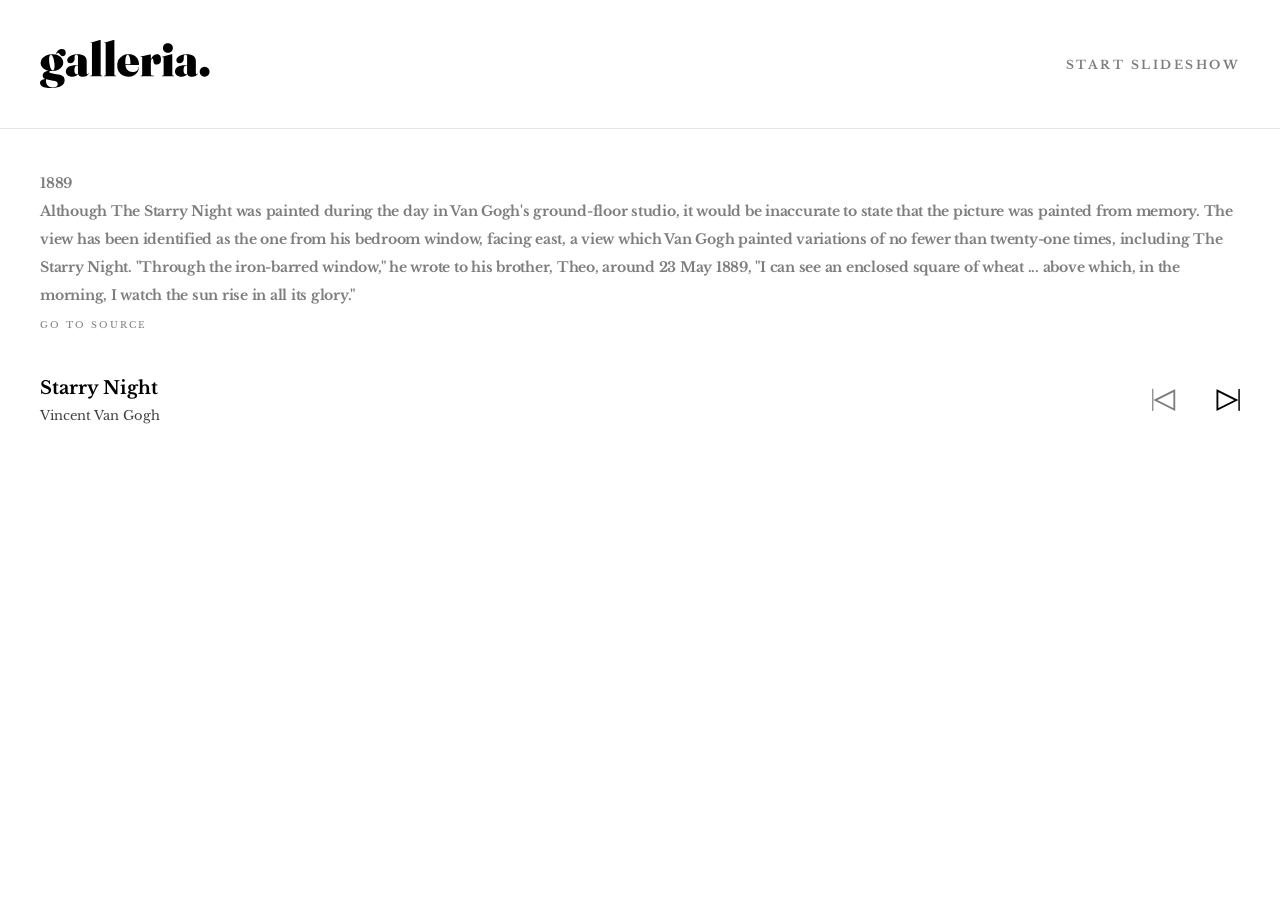
==== article.html @ fca95f11 "Add details page and style footer" ====
<!doctype html>
<html lang="en">
  <head>
    <meta charset="UTF-8" />
    <meta name="viewport" content="width=device-width, initial-scale=1.0" />

    <link
      rel="icon"
      type="image/png"
      sizes="32x32"
      href="./assets/favicon-32x32.png"
    />

    <title>Galleria slideshow site</title>

    <link rel="preconnect" href="https://fonts.googleapis.com" />
    <link rel="preconnect" href="https://fonts.gstatic.com" crossorigin />
    <link
      href="https://fonts.googleapis.com/css2?family=Libre+Baskerville:ital,wght@0,400..700;1,400..700&display=swap"
      rel="stylesheet"
    />

    <link rel="stylesheet" href="./css/styles.css" />
  </head>
  <body>
    <header class="section border-bottom">
      <div class="container header">
        <img class="header__logo" src="./assets/shared/logo.svg" alt="Logo" />
        <button id="btnStart" class="header__btn tp-5-m sm:tp-6 uppercase">
          Start Slideshow
        </button>
      </div>
    </header>
    <main class="section">
      <div class="container">
        <div class="heading">
          <!-- Here we will put the h1 title, author picc and large img -->
        </div>
        <div class="info">
          <span id="textYear" class="info__year">1889</span>
          <div class="info__wrapper">
            <p id="textInfo" class="info__text tp-3-m">
              Although The Starry Night was painted during the day in Van Gogh's
              ground-floor studio, it would be inaccurate to state that the
              picture was painted from memory. The view has been identified as
              the one from his bedroom window, facing east, a view which Van
              Gogh painted variations of no fewer than twenty-one times,
              including The Starry Night. "Through the iron-barred window," he
              wrote to his brother, Theo, around 23 May 1889, "I can see an
              enclosed square of wheat ... above which, in the morning, I watch
              the sun rise in all its glory."
            </p>
            <a href="#" class="tp-5-m uppercase">Go to source</a>
          </div>
        </div>
      </div>
    </main>
    <footer class="section">
      <div class="container footer">
        <div class="footer__left flow-content">
          <h2 class="footer__title tp-3-m md:tp-3">Starry Night</h2>
          <p class="footer_author tp-4-m md:tp-5 transparent-75">
            Vincent Van Gogh
          </p>
        </div>
        <div class="footer__right">
          <button class="footer__btn" disabled>
            <svg viewBox="0 0 26 24" xmlns="http://www.w3.org/2000/svg">
              <g stroke="currentColor" fill="none" fill-rule="evenodd">
                <path
                  d="M24.166 1.843L3.627 12.113l20.539 10.269V1.843z"
                  stroke-width="2"
                />
                <path fill="#D8D8D8" d="M.986.5h-1v22.775h1z" />
              </g>
            </svg>
          </button>

          <button class="footer__btn">
            <svg viewBox="0 0 26 24" xmlns="http://www.w3.org/2000/svg">
              <g stroke="currentColor" fill="none" fill-rule="evenodd">
                <path
                  d="M1.528 1.843l20.538 10.27L1.528 22.382V1.843z"
                  stroke-width="2"
                />
                <path fill="#D8D8D8" d="M24.708.5h1v22.775h-1z" />
              </g>
            </svg>
          </button>
        </div>
      </div>
    </footer>
  </body>
</html>
---- css/styles.css ----
:root {
  --desktop-container-width: 90rem;
  --clr-white: #fff;
  --clr-black: #000;
  --clr-black-84: rgba(0, 0, 0, 0.84);
  --clr-black-0: rgba(0, 0, 0, 0);
  --clr-grey-1: #f3f3f3;
  --clr-grey-2: #e5e5e5;
  --clr-grey-3: #d8d8d8;
  --clr-grey-4: #7d7d7d;
  --clr-gradient: linear-gradient(
    to bottom,
    var(--clr-black-0),
    var(--clr-black)
  );
  --ff-primary: "Libre Baskerville", sans-serif;
  --fw-1: 400;
  --fw-2: 700;
  --fs-1: 12.5rem;
  --fs-2: 6.25rem;
  --fs-3: 3.5rem;
  --fs-4: 1.5rem;
  --fs-5: 1.125rem;
  --fs-6: 0.9375rem;
  --fs-7: 0.875rem;
  --fs-8: 0.8125rem;
  --fs-9: 0.75rem;
  --fs-10: 0.625rem;
  --fs-11: 0.5625rem;
  --sp-0: 0;
  --sp-1: 0.5rem;
  --sp-2: 1rem;
  --sp-3: 1.5rem;
  --sp-4: 2rem;
  --sp-5: 2.5rem;
  --sp-6: 3.5rem;
  --sp-7: 4rem;
  --sp-8: 5rem;
  --sp-9: 6rem;
  --ls-1: -0.25px;
  --ls-2: -0.2px;
  --ls-3: 0;
  --ls-4: 2px;
  --ls-5: 2.5px;
  --lh-1: 1;
  --lh-2: 1.15;
  --lh-3: 1.2;
  --lh-4: 1.25;
  --lh-5: 1.35;
  --lh-6: 2;
  --br-circle: 50%;
  --cta-btn-size: 9rem;
}
@media (min-width: 43.75rem) {
  :root {
    --cta-btn-size: 17rem;
  }
}

*,
*::after,
*::before {
  margin: 0;
  padding: 0;
  box-sizing: border-box;
}

h1,
h2,
h3,
h4,
h5,
h6,
td,
th,
button {
  font: inherit;
}

img {
  max-width: 100%;
  display: block;
}

a {
  text-decoration: none;
  color: inherit;
}

ul {
  list-style: none;
}

.tp-1 {
  font-family: var(--ff-primary);
  font-size: var(--fs-1);
  line-height: var(--lh-2);
  letter-spacing: var(--ls-2);
  font-weight: var(--fw-2);
}

.tp-2 {
  font-family: var(--ff-primary);
  font-size: var(--fs-3);
  line-height: var(--lh-2);
  letter-spacing: var(--ls-3);
  font-weight: var(--fw-2);
}

.tp-3 {
  font-family: var(--ff-primary);
  font-size: var(--fs-5);
  line-height: var(--lh-4);
  letter-spacing: var(--ls-3);
  font-weight: var(--fw-2);
}

.tp-4 {
  font-family: var(--ff-primary);
  font-size: var(--fs-6);
  line-height: var(--lh-5);
  letter-spacing: var(--ls-3);
  font-weight: var(--fw-1);
}

.tp-5 {
  font-family: var(--ff-primary);
  font-size: var(--fs-8);
  line-height: var(--lh-4);
  letter-spacing: var(--ls-3);
  font-weight: var(--fw-1);
}

.tp-6 {
  font-family: var(--ff-primary);
  font-size: var(--fs-9);
  line-height: var(--lh-4);
  letter-spacing: var(--ls-5);
  font-weight: var(--fw-2);
}

.tp-7 {
  font-family: var(--ff-primary);
  font-size: var(--fs-10);
  line-height: var(--lh-3);
  letter-spacing: var(--ls-4);
  font-weight: var(--fw-2);
}

.tp-1-m {
  font-family: var(--ff-primary);
  font-size: var(--fs-2);
  line-height: var(--lh-1);
  letter-spacing: var(--ls-3);
  font-weight: var(--fw-2);
}

.tp-2-m {
  font-family: var(--ff-primary);
  font-size: var(--fs-4);
  line-height: var(--lh-4);
  letter-spacing: var(--ls-3);
  font-weight: var(--fw-2);
}

.tp-3-m {
  font-family: var(--ff-primary);
  font-size: var(--fs-7);
  line-height: var(--lh-6);
  letter-spacing: var(--ls-1);
  font-weight: var(--fw-2);
}

.tp-4-m {
  font-family: var(--ff-primary);
  font-size: var(--fs-10);
  line-height: var(--lh-3);
  letter-spacing: var(--ls-3);
  font-weight: var(--fw-1);
}

.tp-5-m {
  font-family: var(--ff-primary);
  font-size: var(--fs-11);
  line-height: var(--lh-4);
  letter-spacing: var(--ls-4);
  font-weight: var(--fw-1);
}

@media (min-width: 43.75rem) {
  .sm\:tp-1 {
    font-family: var(--ff-primary);
    font-size: var(--fs-1);
    line-height: var(--lh-2);
    letter-spacing: var(--ls-2);
    font-weight: var(--fw-2);
  }
  .sm\:tp-2 {
    font-family: var(--ff-primary);
    font-size: var(--fs-3);
    line-height: var(--lh-2);
    letter-spacing: var(--ls-3);
    font-weight: var(--fw-2);
  }
  .sm\:tp-3 {
    font-family: var(--ff-primary);
    font-size: var(--fs-5);
    line-height: var(--lh-4);
    letter-spacing: var(--ls-3);
    font-weight: var(--fw-2);
  }
  .sm\:tp-4 {
    font-family: var(--ff-primary);
    font-size: var(--fs-6);
    line-height: var(--lh-5);
    letter-spacing: var(--ls-3);
    font-weight: var(--fw-1);
  }
  .sm\:tp-5 {
    font-family: var(--ff-primary);
    font-size: var(--fs-8);
    line-height: var(--lh-4);
    letter-spacing: var(--ls-3);
    font-weight: var(--fw-1);
  }
  .sm\:tp-6 {
    font-family: var(--ff-primary);
    font-size: var(--fs-9);
    line-height: var(--lh-4);
    letter-spacing: var(--ls-5);
    font-weight: var(--fw-2);
  }
  .sm\:tp-7 {
    font-family: var(--ff-primary);
    font-size: var(--fs-10);
    line-height: var(--lh-3);
    letter-spacing: var(--ls-4);
    font-weight: var(--fw-2);
  }
  .sm\:tp-1-m {
    font-family: var(--ff-primary);
    font-size: var(--fs-2);
    line-height: var(--lh-1);
    letter-spacing: var(--ls-3);
    font-weight: var(--fw-2);
  }
  .sm\:tp-2-m {
    font-family: var(--ff-primary);
    font-size: var(--fs-4);
    line-height: var(--lh-4);
    letter-spacing: var(--ls-3);
    font-weight: var(--fw-2);
  }
  .sm\:tp-3-m {
    font-family: var(--ff-primary);
    font-size: var(--fs-7);
    line-height: var(--lh-6);
    letter-spacing: var(--ls-1);
    font-weight: var(--fw-2);
  }
  .sm\:tp-4-m {
    font-family: var(--ff-primary);
    font-size: var(--fs-10);
    line-height: var(--lh-3);
    letter-spacing: var(--ls-3);
    font-weight: var(--fw-1);
  }
  .sm\:tp-5-m {
    font-family: var(--ff-primary);
    font-size: var(--fs-11);
    line-height: var(--lh-4);
    letter-spacing: var(--ls-4);
    font-weight: var(--fw-1);
  }
}
@media (min-width: 62.5rem) {
  .md\:tp-1 {
    font-family: var(--ff-primary);
    font-size: var(--fs-1);
    line-height: var(--lh-2);
    letter-spacing: var(--ls-2);
    font-weight: var(--fw-2);
  }
  .md\:tp-2 {
    font-family: var(--ff-primary);
    font-size: var(--fs-3);
    line-height: var(--lh-2);
    letter-spacing: var(--ls-3);
    font-weight: var(--fw-2);
  }
  .md\:tp-3 {
    font-family: var(--ff-primary);
    font-size: var(--fs-5);
    line-height: var(--lh-4);
    letter-spacing: var(--ls-3);
    font-weight: var(--fw-2);
  }
  .md\:tp-4 {
    font-family: var(--ff-primary);
    font-size: var(--fs-6);
    line-height: var(--lh-5);
    letter-spacing: var(--ls-3);
    font-weight: var(--fw-1);
  }
  .md\:tp-5 {
    font-family: var(--ff-primary);
    font-size: var(--fs-8);
    line-height: var(--lh-4);
    letter-spacing: var(--ls-3);
    font-weight: var(--fw-1);
  }
  .md\:tp-6 {
    font-family: var(--ff-primary);
    font-size: var(--fs-9);
    line-height: var(--lh-4);
    letter-spacing: var(--ls-5);
    font-weight: var(--fw-2);
  }
  .md\:tp-7 {
    font-family: var(--ff-primary);
    font-size: var(--fs-10);
    line-height: var(--lh-3);
    letter-spacing: var(--ls-4);
    font-weight: var(--fw-2);
  }
  .md\:tp-1-m {
    font-family: var(--ff-primary);
    font-size: var(--fs-2);
    line-height: var(--lh-1);
    letter-spacing: var(--ls-3);
    font-weight: var(--fw-2);
  }
  .md\:tp-2-m {
    font-family: var(--ff-primary);
    font-size: var(--fs-4);
    line-height: var(--lh-4);
    letter-spacing: var(--ls-3);
    font-weight: var(--fw-2);
  }
  .md\:tp-3-m {
    font-family: var(--ff-primary);
    font-size: var(--fs-7);
    line-height: var(--lh-6);
    letter-spacing: var(--ls-1);
    font-weight: var(--fw-2);
  }
  .md\:tp-4-m {
    font-family: var(--ff-primary);
    font-size: var(--fs-10);
    line-height: var(--lh-3);
    letter-spacing: var(--ls-3);
    font-weight: var(--fw-1);
  }
  .md\:tp-5-m {
    font-family: var(--ff-primary);
    font-size: var(--fs-11);
    line-height: var(--lh-4);
    letter-spacing: var(--ls-4);
    font-weight: var(--fw-1);
  }
}
body {
  font-family: var(--ff-primary);
  font-size: var(--fs-7);
  line-height: var(--lh-6);
  letter-spacing: var(--ls-1);
  font-weight: var(--fw-2);
}

/******** LAYOUT ***********/
.overflow-hidden {
  overflow: hidden;
}

.section {
  padding-inline: var(--sp-4);
}
@media (min-width: 43.75rem) {
  .section {
    padding-inline: var(--sp-6);
  }
}
@media (min-width: 62.5rem) {
  .section {
    padding-inline: var(--sp-5);
  }
}

main.section {
  padding-block: var(--sp-3);
}
@media (min-width: 43.75rem) {
  main.section {
    padding-block: var(--sp-5);
  }
}

.container {
  max-width: var(--desktop-container-width);
  margin-inline: auto;
}

.width-full {
  width: 100%;
}

.flow-content > * + * {
  margin-top: var(--flow-spacer, var(--sp-3));
}

.split {
  display: flex;
}

.split > * {
  width: 100%;
}

/******** TEXT ***********/
.uppercase {
  text-transform: uppercase;
}

.fg-white {
  color: var(--clr-white);
}

/******** DECORATIONS ***********/
.separator {
  width: 100%;
  height: 1px;
  background-color: var(--clr-white);
  opacity: 0.25;
}

.transparent {
  opacity: 0.5;
}

.transparent-75 {
  opacity: 0.75;
}

.border-bottom {
  border-bottom: 1px solid var(--clr-grey-2);
}

.carousel {
  position: relative;
  overflow: hidden;
}
.carousel > :nth-child(n+2) {
  position: absolute;
}

.carousel__item {
  opacity: 0;
  z-index: -1;
  transition: transform 0.3s ease-out, opacity 0.3s;
}
@media (prefers-reduced-motion: reduce) {
  .carousel__item {
    transition: none;
  }
}
.carousel__item {
  /* By translating every negative index to minus 100% and positive indexes to plus 100% 
     We avoid the rush effect when switching from most right element to most left element
  */
}
.carousel__item[data-index="-3"] {
  transform: translateX(-100%);
}
.carousel__item[data-index="-2"] {
  transform: translateX(-100%);
}
.carousel__item[data-index="-1"] {
  transform: translateX(-100%);
}
.carousel__item[data-index="0"] {
  transform: translateX(0);
  opacity: 1;
}
.carousel__item[data-index="1"] {
  transform: translateX(100%);
}
.carousel__item[data-index="2"] {
  transform: translateX(100%);
}
.carousel__item[data-index="3"] {
  transform: translateX(100%);
}

.header {
  display: flex;
  justify-content: space-between;
  align-items: center;
  padding-block: var(--sp-3);
}
@media (min-width: 62.5rem) {
  .header {
    padding-block: var(--sp-5);
  }
}

.header__logo {
  max-width: 113px;
}
@media (min-width: 62.5rem) {
  .header__logo {
    max-width: none;
  }
}

.header__btn {
  padding-block: var(--sp-1);
  border: none;
  background: none;
  cursor: pointer;
  color: var(--clr-grey-4);
}
.header__btn:hover {
  color: var(--clr-black);
}

.gallery {
  --flow-spacer: var(--sp-5);
  columns: 1;
}
@media (min-width: 43.75rem) {
  .gallery {
    columns: 2;
  }
}
@media (min-width: 62.5rem) {
  .gallery {
    columns: 4;
  }
}

.gallery > * {
  break-inside: avoid;
}

.card {
  position: relative;
  max-width: 310px;
  margin-inline: auto;
}

.card::after {
  content: "";
  position: absolute;
  inset: 0;
  background: var(--clr-gradient);
  pointer-events: none;
}

.card__info {
  --flow-spacer: var(--sp-1);
  position: absolute;
  z-index: 1;
  bottom: var(--sp-4);
  left: var(--sp-4);
  right: var(--sp-4);
  pointer-events: none;
}
.card__info * {
  pointer-events: none;
}

.card__title {
  color: white;
}

.card__author {
  color: white;
  opacity: 0.75;
}

.info {
  color: var(--clr-grey-4);
}

.footer {
  display: flex;
  justify-content: space-between;
  align-items: center;
}

.footer__left {
  --flow-spacer: 0;
}
@media (min-width: 43.75rem) {
  .footer__left {
    --flow-spacer: var(--sp-1);
  }
}

.footer__right {
  display: flex;
  gap: var(--sp-5);
}

.footer__btn {
  display: flex;
  cursor: pointer;
  background: none;
  border: none;
}
.footer__btn svg {
  width: 1rem;
  aspect-ratio: 1;
}
@media (min-width: 43.75rem) {
  .footer__btn svg {
    width: var(--sp-3);
  }
}
.footer__btn[disabled] svg {
  color: var(--clr-grey-4);
}

/*# sourceMappingURL=styles.css.map */
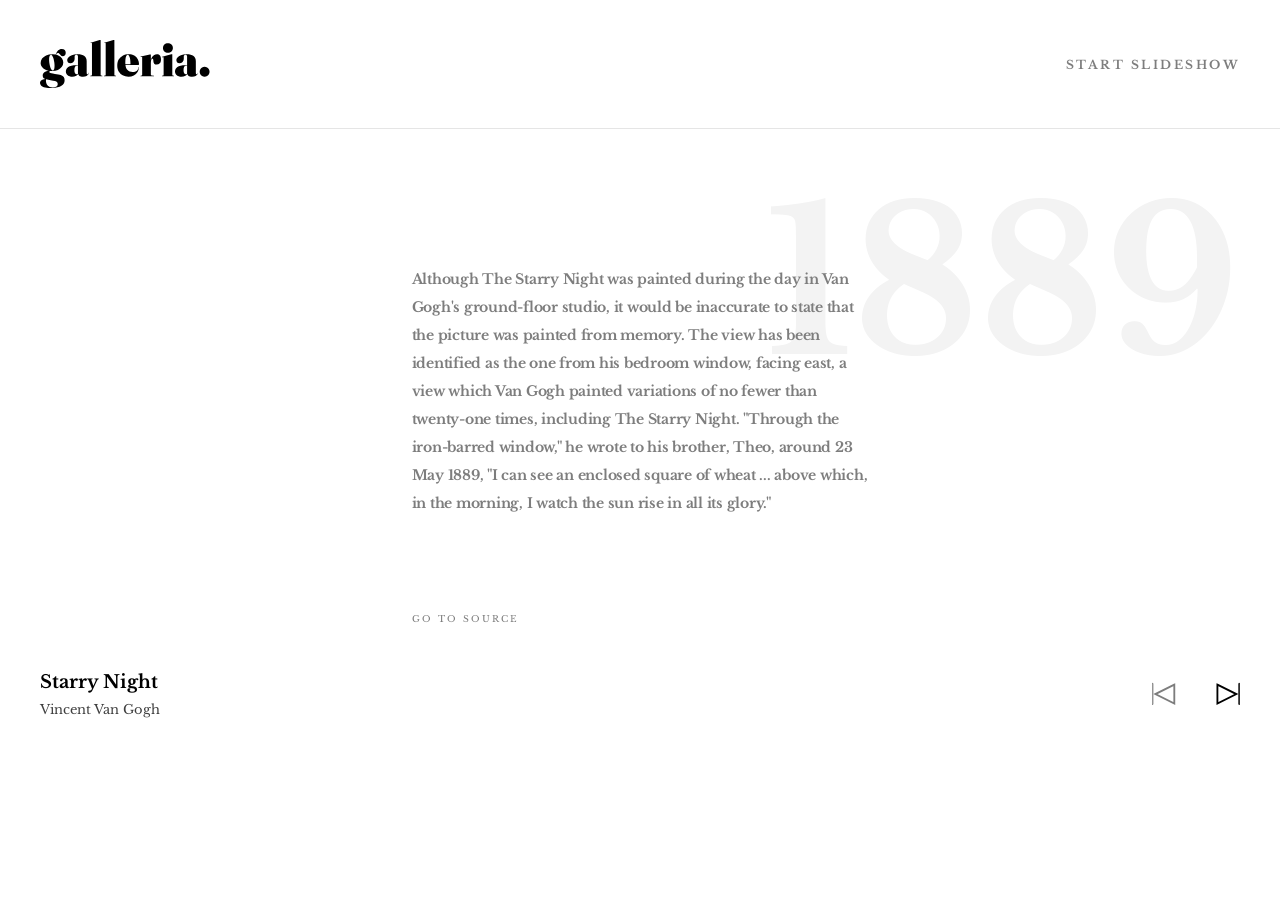
==== commit a15ae8ea: "style info text" ====
--- a/article.html
+++ b/article.html
@@ -37,8 +37,8 @@
           <!-- Here we will put the h1 title, author picc and large img -->
         </div>
         <div class="info">
-          <span id="textYear" class="info__year">1889</span>
-          <div class="info__wrapper">
+          <span id="textYear" class="info__year tp-1-m sm:tp-1">1889</span>
+          <div class="info__wrapper flow-content">
             <p id="textInfo" class="info__text tp-3-m">
               Although The Starry Night was painted during the day in Van Gogh's
               ground-floor studio, it would be inaccurate to state that the
@@ -50,7 +50,7 @@
               enclosed square of wheat ... above which, in the morning, I watch
               the sun rise in all its glory."
             </p>
-            <a href="#" class="tp-5-m uppercase">Go to source</a>
+            <a href="#" class="info__source tp-5-m uppercase">Go to source</a>
           </div>
         </div>
       </div>
@@ -58,8 +58,8 @@
     <footer class="section">
       <div class="container footer">
         <div class="footer__left flow-content">
-          <h2 class="footer__title tp-3-m md:tp-3">Starry Night</h2>
-          <p class="footer_author tp-4-m md:tp-5 transparent-75">
+          <h2 class="footer__title tp-3-m sm:tp-3">Starry Night</h2>
+          <p class="footer_author tp-4-m sm:tp-5 transparent-75">
             Vincent Van Gogh
           </p>
         </div>
--- a/css/styles.css
+++ b/css/styles.css
@@ -580,6 +580,51 @@
 
 .info {
   color: var(--clr-grey-4);
+  position: relative;
+  padding-top: var(--sp-9);
+  display: flex;
+  justify-content: center;
+}
+
+.info__year {
+  color: var(--clr-grey-1);
+  position: absolute;
+  z-index: -1;
+  top: var(--sp-4);
+  right: 0;
+}
+@media (min-width: 43.75rem) {
+  .info__year {
+    right: auto;
+    left: 0;
+    top: 0;
+  }
+}
+@media (min-width: 62.5rem) {
+  .info__year {
+    left: auto;
+    right: 0;
+    top: 0;
+  }
+}
+
+.info__wrapper {
+  --flow-spacer: var(--sp-7);
+}
+@media (min-width: 43.75rem) {
+  .info__wrapper {
+    --flow-spacer: var(--sp-5);
+    max-width: 457px;
+  }
+}
+@media (min-width: 62.5rem) {
+  .info__wrapper {
+    --flow-spacer: var(--sp-9);
+  }
+}
+
+.info__source {
+  display: inline-block;
 }
 
 .footer {
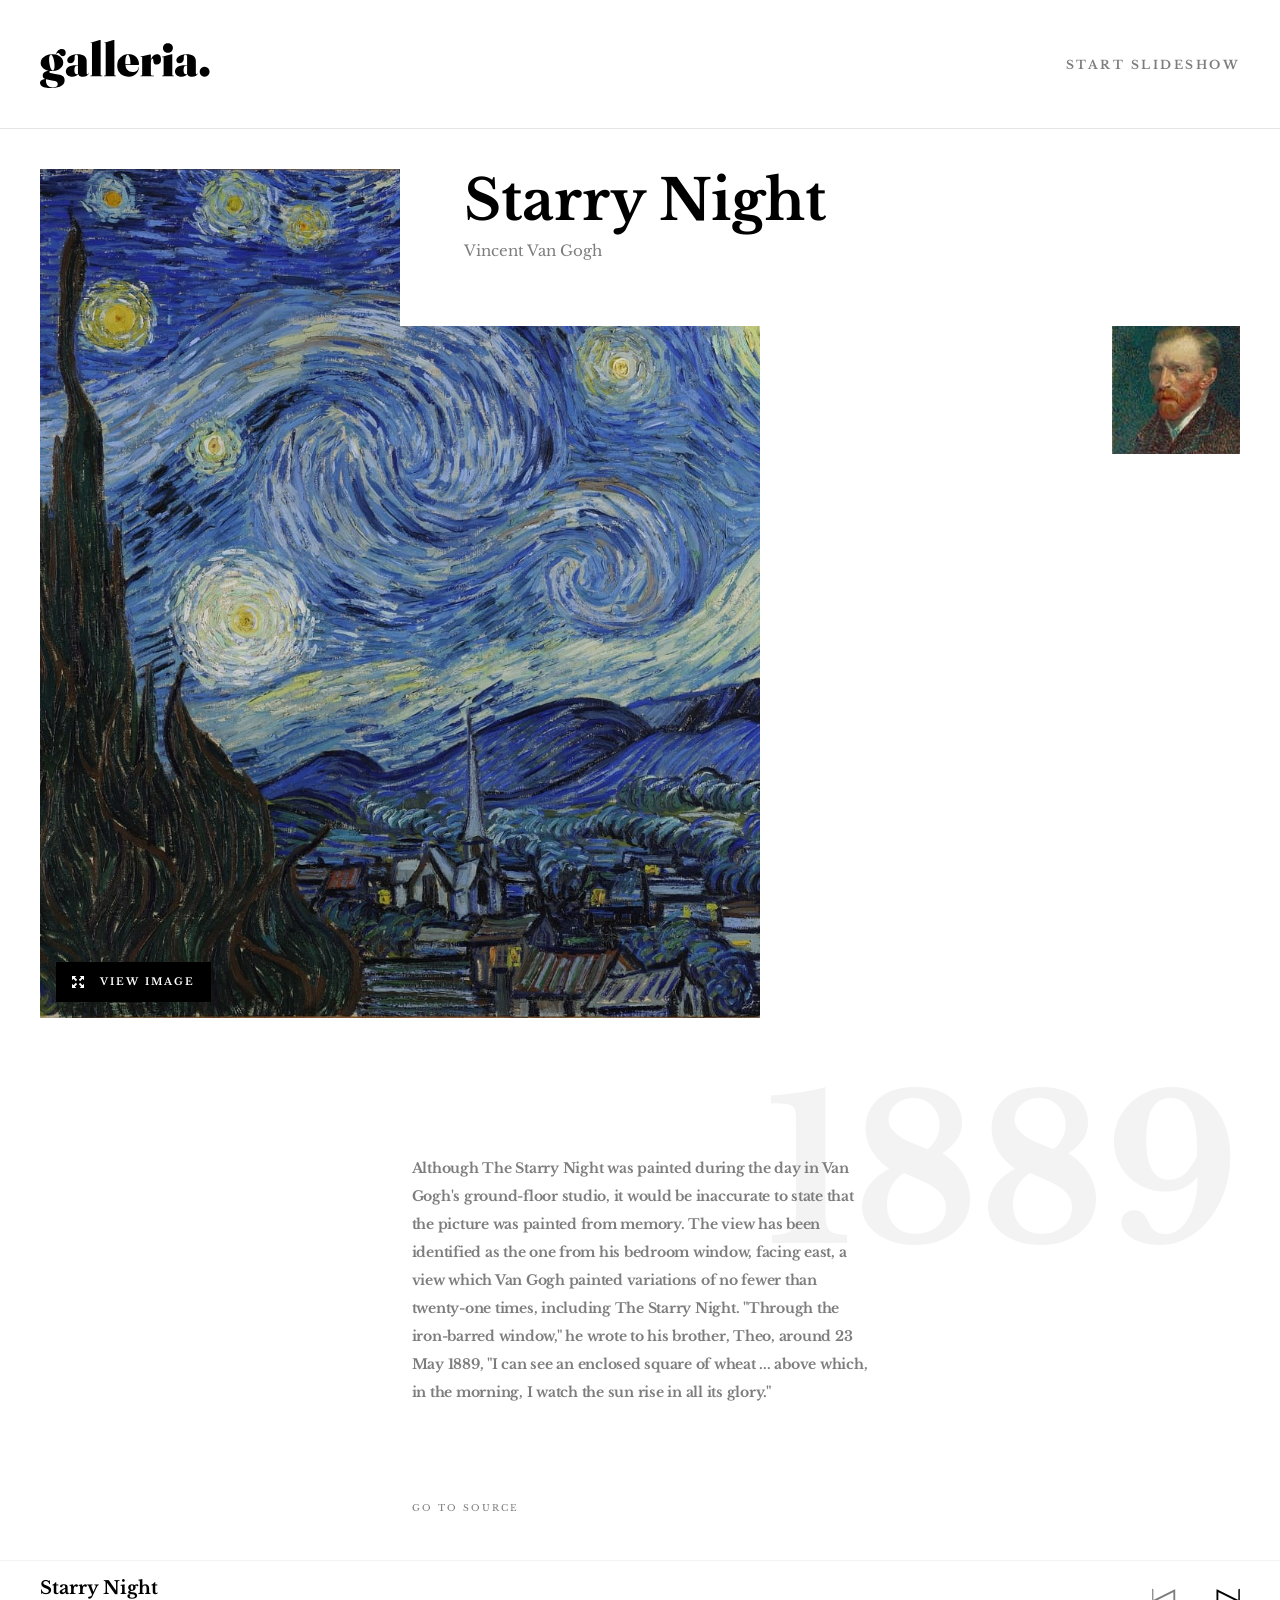
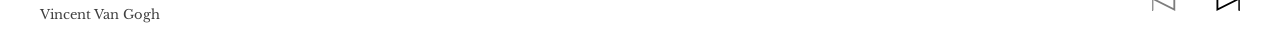
==== commit e39554fd: "Add and style phone and tablet heading hero" ====
--- a/article.html
+++ b/article.html
@@ -35,6 +35,39 @@
       <div class="container">
         <div class="heading">
           <!-- Here we will put the h1 title, author picc and large img -->
+          <div class="heading__hero">
+            <picture>
+              <source
+                media="(min-width: 43.75rem)"
+                srcset="./assets/starry-night/hero-large.jpg"
+              />
+              <img
+                src="./assets/starry-night/hero-small.jpg"
+                alt="Starry night"
+              />
+            </picture>
+            <button class="expand heading__btn">
+              <img
+                class="expand__icon"
+                src="./assets/shared/icon-view-image.svg"
+                alt="View image icon"
+              />
+              <span class="expand__text tp-7">VIEW IMAGE </span>
+            </button>
+          </div>
+
+          <div class="heading__subhero">
+            <div class="heading__text flow-content">
+              <h1 class="heading__title tp-2-m sm:tp-2">Starry Night</h1>
+              <p class="heading__author tp-4">Vincent Van Gogh</p>
+            </div>
+
+            <img
+              class="heading__img-author"
+              src="./assets//starry-night/artist.jpg"
+              alt="Vincent Van Gogh"
+            />
+          </div>
         </div>
         <div class="info">
           <span id="textYear" class="info__year tp-1-m sm:tp-1">1889</span>
--- a/css/styles.css
+++ b/css/styles.css
@@ -578,6 +578,90 @@
   opacity: 0.75;
 }
 
+.heading {
+  position: relative;
+  padding-block-end: var(--sp-5);
+}
+
+.heading__hero {
+  position: relative;
+}
+@media (min-width: 43.75rem) {
+  .heading__hero {
+    max-width: 60%;
+  }
+}
+
+.expand {
+  position: absolute;
+  top: var(--sp-2);
+  left: var(--sp-2);
+  display: flex;
+  align-items: center;
+  gap: var(--sp-2);
+  padding: var(--sp-2);
+  padding-block: 0.875rem;
+  background-color: var(--clr-black);
+  color: var(--clr-white);
+}
+@media (min-width: 43.75rem) {
+  .expand {
+    top: auto;
+    bottom: var(--sp-2);
+  }
+}
+
+.heading__btn {
+  border: none;
+  cursor: pointer;
+}
+
+.heading__subhero {
+  position: absolute;
+  bottom: 0;
+  left: 0;
+  right: 20%;
+  transform: translateY(30%);
+}
+@media (min-width: 43.75rem) {
+  .heading__subhero {
+    transform: translateY(0);
+    top: 0;
+    left: 30%;
+    right: 0;
+    bottom: auto;
+  }
+}
+
+.heading__text {
+  --flow-spacer: var(--sp-1);
+  padding-block: var(--sp-3);
+  padding-inline: var(--sp-3);
+  background: var(--clr-white);
+}
+@media (min-width: 43.75rem) {
+  .heading__text {
+    padding-block: 0;
+    padding-inline: var(--sp-7);
+    padding-block-end: var(--sp-7);
+  }
+}
+
+.heading__author {
+  color: var(--clr-grey-4);
+}
+
+.heading__img-author {
+  max-width: 4rem;
+  aspect-ratio: 1;
+}
+@media (min-width: 43.75rem) {
+  .heading__img-author {
+    max-width: none;
+    margin-left: auto;
+  }
+}
+
 .info {
   color: var(--clr-grey-4);
   position: relative;
@@ -627,6 +711,11 @@
   display: inline-block;
 }
 
+.section:has(.footer) {
+  border-top: 1px solid var(--clr-grey-1);
+  padding-block: var(--sp-2);
+}
+
 .footer {
   display: flex;
   justify-content: space-between;
